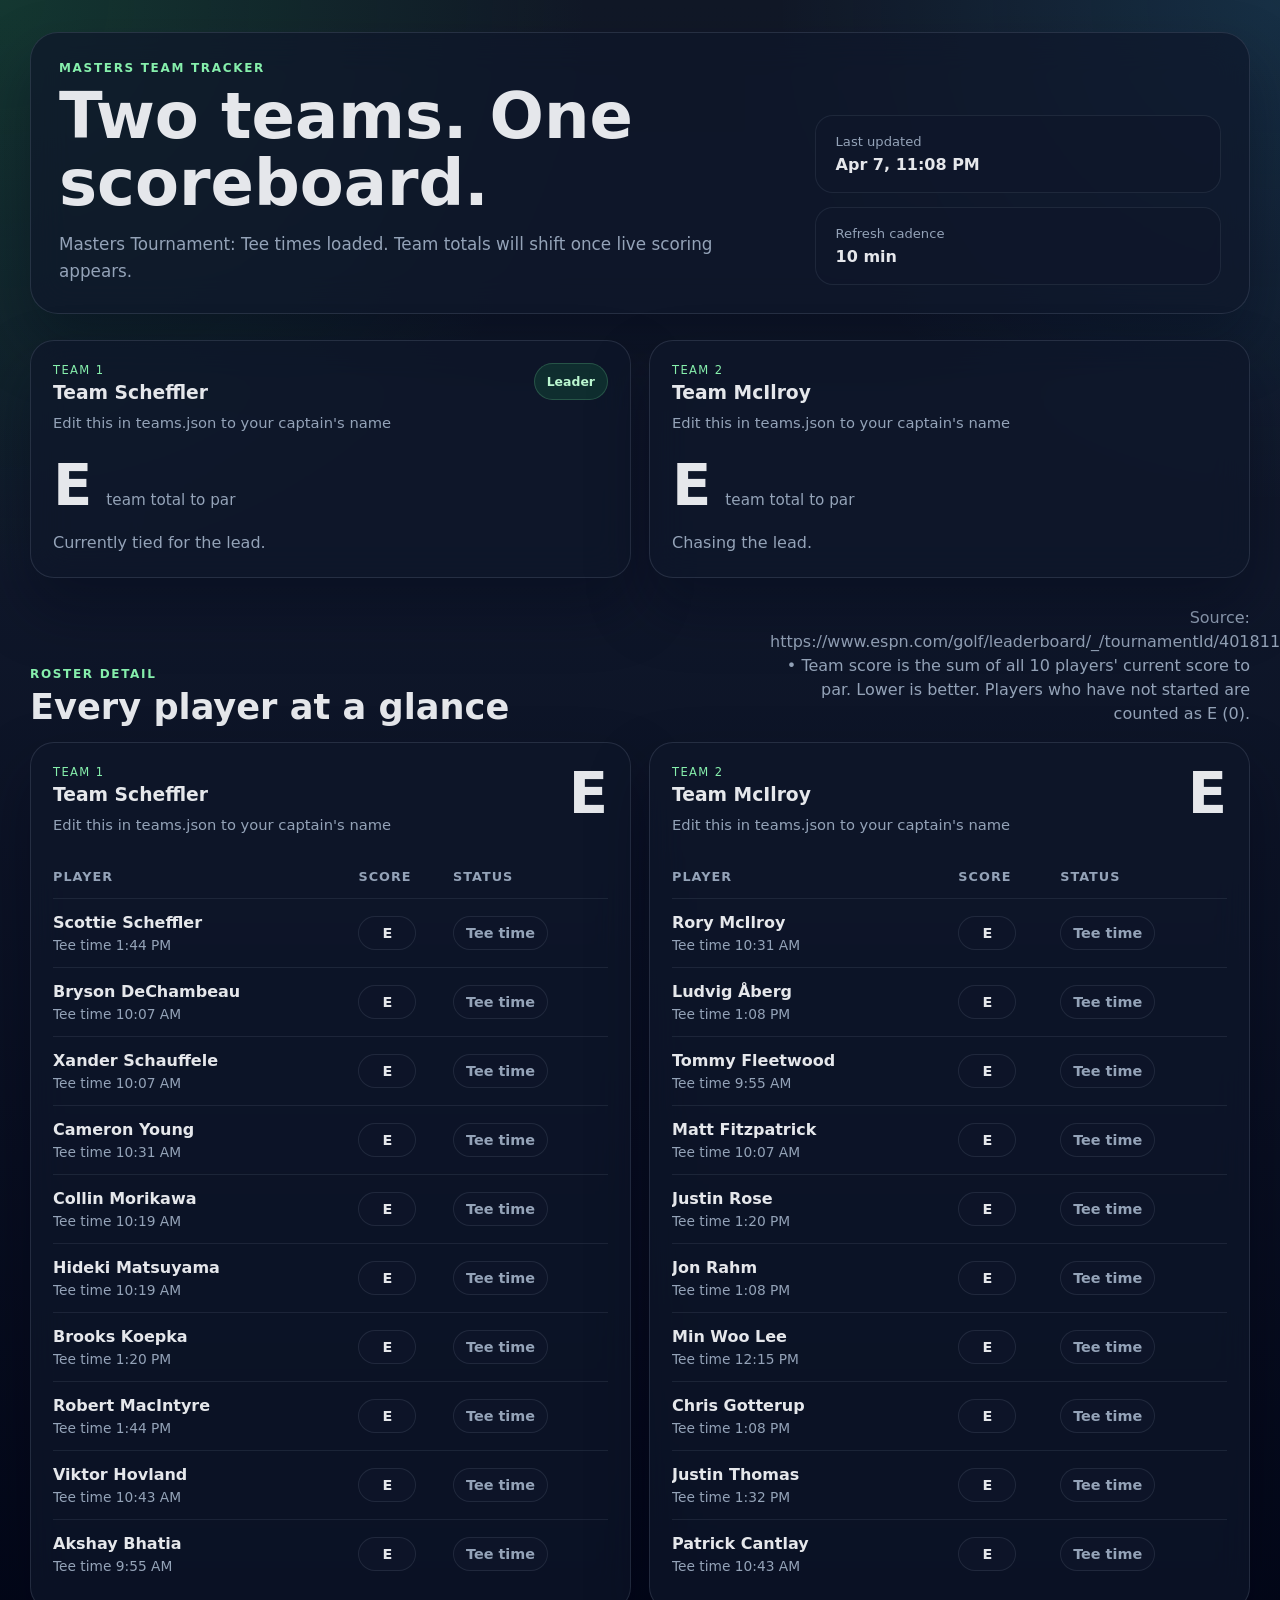
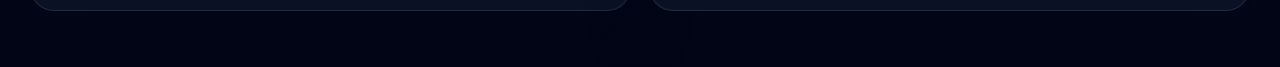
==== site/index.html @ 0c4e459e "Add files via upload" ====
<!DOCTYPE html>
<html lang="en">
  <head>
    <meta charset="utf-8" />
    <meta name="viewport" content="width=device-width, initial-scale=1" />
    <title>Masters Team Scoreboard</title>
    <meta
      name="description"
      content="A lightweight landing page that compares two fantasy-style Masters teams in real time."
    />
    <link rel="stylesheet" href="./styles.css" />
  </head>
  <body>
    <div class="page-shell">
      <header class="hero">
        <div>
          <p class="eyebrow">Masters team tracker</p>
          <h1>Two teams. One scoreboard.</h1>
          <p id="hero-subtitle" class="hero-copy">
            Loading the latest team totals…
          </p>
        </div>
        <div class="hero-meta">
          <div class="meta-pill">
            <span class="meta-label">Last updated</span>
            <strong id="last-updated">—</strong>
          </div>
          <div class="meta-pill">
            <span class="meta-label">Refresh cadence</span>
            <strong id="refresh-cadence">—</strong>
          </div>
        </div>
      </header>

      <main>
        <section class="overview-grid" id="overview-grid"></section>

        <section class="section-heading">
          <div>
            <p class="eyebrow">Roster detail</p>
            <h2>Every player at a glance</h2>
          </div>
          <p class="section-note" id="source-note">Loading source information…</p>
        </section>

        <section class="team-grid" id="team-grid"></section>
      </main>
    </div>

    <template id="overview-card-template">
      <article class="overview-card">
        <div class="overview-header">
          <div>
            <p class="team-label"></p>
            <h3 class="team-title"></h3>
            <p class="team-subtitle"></p>
          </div>
          <span class="leader-badge" hidden>Leader</span>
        </div>
        <div class="score-line">
          <span class="score-value"></span>
          <span class="score-context">team total to par</span>
        </div>
        <p class="overview-footer"></p>
      </article>
    </template>

    <template id="team-card-template">
      <article class="team-card">
        <div class="team-card-header">
          <div>
            <p class="team-label"></p>
            <h3 class="team-title"></h3>
            <p class="team-subtitle"></p>
          </div>
          <div class="team-total"></div>
        </div>
        <div class="table-wrap">
          <table>
            <thead>
              <tr>
                <th>Player</th>
                <th>Score</th>
                <th>Status</th>
              </tr>
            </thead>
            <tbody></tbody>
          </table>
        </div>
      </article>
    </template>

    <script src="./app.js" type="module"></script>
  </body>
</html>
---- site/styles.css ----
:root {
  --bg: #0f172a;
  --panel: rgba(15, 23, 42, 0.72);
  --panel-border: rgba(148, 163, 184, 0.18);
  --panel-soft: rgba(30, 41, 59, 0.9);
  --text: #e5e7eb;
  --muted: #94a3b8;
  --accent: #22c55e;
  --accent-soft: rgba(34, 197, 94, 0.14);
  --shadow: 0 30px 60px rgba(2, 6, 23, 0.35);
  --radius: 24px;
  --radius-sm: 16px;
  --max-width: 1220px;
}

* {
  box-sizing: border-box;
}

html,
body {
  margin: 0;
  padding: 0;
  font-family: Inter, ui-sans-serif, system-ui, -apple-system, BlinkMacSystemFont, "Segoe UI", sans-serif;
  background:
    radial-gradient(circle at top left, rgba(34, 197, 94, 0.18), transparent 28%),
    radial-gradient(circle at top right, rgba(56, 189, 248, 0.14), transparent 24%),
    linear-gradient(180deg, #111827 0%, #0f172a 35%, #020617 100%);
  color: var(--text);
  min-height: 100%;
}

body {
  padding: 32px 18px 56px;
}

.page-shell {
  max-width: var(--max-width);
  margin: 0 auto;
}

.hero,
.overview-card,
.team-card {
  background: var(--panel);
  border: 1px solid var(--panel-border);
  box-shadow: var(--shadow);
  backdrop-filter: blur(18px);
}

.hero {
  padding: 28px;
  border-radius: calc(var(--radius) + 4px);
  display: grid;
  gap: 24px;
  grid-template-columns: minmax(0, 1.8fr) minmax(280px, 1fr);
  align-items: end;
  margin-bottom: 26px;
}

.eyebrow {
  margin: 0 0 8px;
  text-transform: uppercase;
  letter-spacing: 0.14em;
  color: #86efac;
  font-size: 0.75rem;
  font-weight: 700;
}

.hero h1,
.section-heading h2,
.team-card h3,
.overview-card h3 {
  margin: 0;
  line-height: 1.05;
}

.hero h1 {
  font-size: clamp(2rem, 5vw, 4rem);
}

.hero-copy,
.team-subtitle,
.section-note,
.overview-footer,
.meta-label,
.score-context,
.table-wrap th,
.status-chip,
.empty-state {
  color: var(--muted);
}

.hero-copy {
  margin: 14px 0 0;
  max-width: 52rem;
  font-size: 1.05rem;
  line-height: 1.6;
}

.hero-meta {
  display: grid;
  gap: 14px;
}

.meta-pill {
  padding: 18px 20px;
  border-radius: 18px;
  background: rgba(15, 23, 42, 0.7);
  border: 1px solid rgba(148, 163, 184, 0.12);
}

.meta-label {
  display: block;
  font-size: 0.82rem;
  margin-bottom: 6px;
}

.meta-pill strong {
  font-size: 1rem;
}

.overview-grid,
.team-grid {
  display: grid;
  gap: 18px;
}

.overview-grid {
  grid-template-columns: repeat(2, minmax(0, 1fr));
  margin-bottom: 28px;
}

.overview-card,
.team-card {
  border-radius: var(--radius);
}

.overview-card {
  padding: 22px;
}

.overview-header,
.team-card-header {
  display: flex;
  justify-content: space-between;
  gap: 16px;
  align-items: start;
}

.team-label {
  margin: 0 0 6px;
  text-transform: uppercase;
  letter-spacing: 0.12em;
  font-size: 0.72rem;
  color: #86efac;
}

.team-subtitle {
  margin: 10px 0 0;
  font-size: 0.92rem;
  line-height: 1.4;
}

.leader-badge {
  padding: 10px 12px;
  border-radius: 999px;
  background: var(--accent-soft);
  color: #bbf7d0;
  font-size: 0.78rem;
  font-weight: 700;
  border: 1px solid rgba(134, 239, 172, 0.2);
}

.score-line {
  margin: 24px 0 16px;
  display: flex;
  align-items: baseline;
  gap: 14px;
  flex-wrap: wrap;
}

.score-value,
.team-total {
  font-size: clamp(2.2rem, 5vw, 3.6rem);
  font-weight: 800;
  line-height: 1;
}

.score-context {
  font-size: 0.95rem;
}

.overview-footer {
  margin: 0;
  min-height: 1.5em;
  line-height: 1.5;
}

.section-heading {
  display: flex;
  justify-content: space-between;
  gap: 24px;
  align-items: end;
  margin-bottom: 16px;
}

.section-heading h2 {
  font-size: clamp(1.4rem, 3vw, 2.2rem);
}

.section-note {
  margin: 0;
  max-width: 30rem;
  text-align: right;
  line-height: 1.5;
}

.team-grid {
  grid-template-columns: repeat(2, minmax(0, 1fr));
}

.team-card {
  padding: 22px;
}

.team-total {
  white-space: nowrap;
}

.table-wrap {
  margin-top: 20px;
  overflow-x: auto;
}

.table-wrap table {
  width: 100%;
  border-collapse: collapse;
}

.table-wrap th,
.table-wrap td {
  padding: 14px 0;
  text-align: left;
  border-bottom: 1px solid rgba(148, 163, 184, 0.12);
}

.table-wrap th {
  font-size: 0.8rem;
  text-transform: uppercase;
  letter-spacing: 0.08em;
}

.table-wrap tr:last-child td {
  border-bottom: none;
}

.player-name {
  font-weight: 600;
}

.player-meta {
  display: block;
  margin-top: 5px;
  font-size: 0.86rem;
  color: var(--muted);
}

.score-chip,
.status-chip {
  display: inline-flex;
  align-items: center;
  min-height: 34px;
  padding: 8px 12px;
  border-radius: 999px;
  background: rgba(15, 23, 42, 0.82);
  border: 1px solid rgba(148, 163, 184, 0.14);
  font-size: 0.9rem;
  font-weight: 700;
}

.score-chip {
  min-width: 58px;
  justify-content: center;
}

.empty-state {
  margin: 30px 0 0;
  text-align: center;
}

@media (max-width: 960px) {
  .hero,
  .team-grid,
  .overview-grid,
  .section-heading {
    grid-template-columns: 1fr;
    flex-direction: column;
    align-items: stretch;
  }

  .section-note {
    text-align: left;
  }
}

@media (max-width: 640px) {
  body {
    padding: 16px 12px 42px;
  }

  .hero,
  .team-card,
  .overview-card {
    padding: 18px;
    border-radius: 20px;
  }

  .table-wrap th,
  .table-wrap td {
    padding: 12px 0;
  }
}
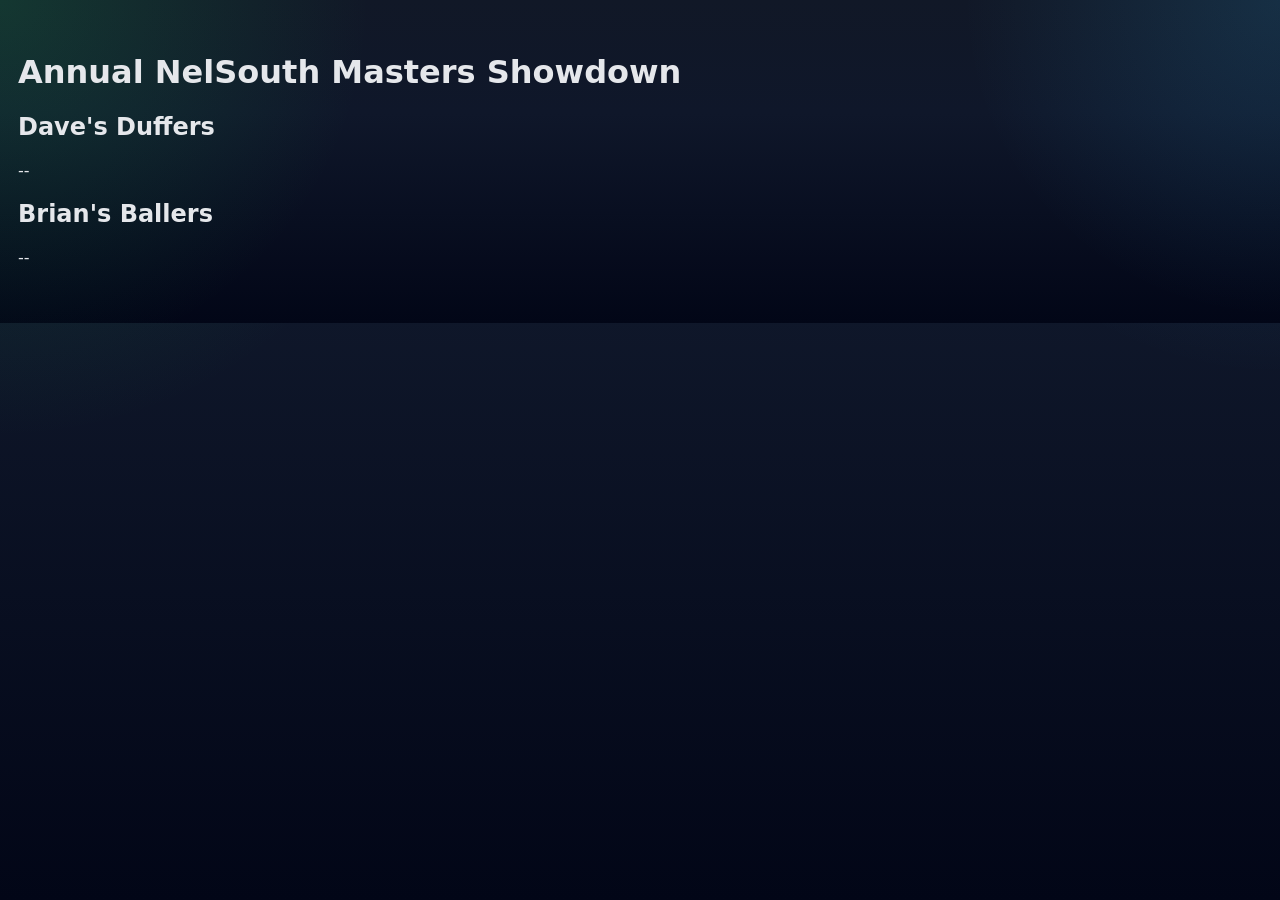
==== commit a0eada1f: "Refactor index.html structure and content" ====
--- a/site/index.html
+++ b/site/index.html
@@ -1,95 +1,30 @@
 <!DOCTYPE html>
 <html lang="en">
-  <head>
-    <meta charset="utf-8" />
-    <meta name="viewport" content="width=device-width, initial-scale=1" />
-    <title>Masters Team Scoreboard</title>
-    <meta
-      name="description"
-      content="A lightweight landing page that compares two fantasy-style Masters teams in real time."
-    />
-    <link rel="stylesheet" href="./styles.css" />
-  </head>
-  <body>
-    <div class="page-shell">
-      <header class="hero">
-        <div>
-          <p class="eyebrow">Masters team tracker</p>
-          <h1>Two teams. One scoreboard.</h1>
-          <p id="hero-subtitle" class="hero-copy">
-            Loading the latest team totals…
-          </p>
-        </div>
-        <div class="hero-meta">
-          <div class="meta-pill">
-            <span class="meta-label">Last updated</span>
-            <strong id="last-updated">—</strong>
-          </div>
-          <div class="meta-pill">
-            <span class="meta-label">Refresh cadence</span>
-            <strong id="refresh-cadence">—</strong>
-          </div>
-        </div>
-      </header>
+<head>
+  <meta charset="UTF-8" />
+  <meta name="viewport" content="width=device-width, initial-scale=1.0"/>
+  <title>Masters Scoreboard</title>
+  <link rel="stylesheet" href="styles.css"/>
+</head>
+<body>
+  <div class="container">
+    <h1>Annual NelSouth Masters Showdown</h1>
 
-      <main>
-        <section class="overview-grid" id="overview-grid"></section>
+    <div class="teams">
+      <div class="team" id="team1">
+        <h2>Dave's Duffers</h2>
+        <div class="score" id="score1">--</div>
+        <div class="players" id="players1"></div>
+      </div>
 
-        <section class="section-heading">
-          <div>
-            <p class="eyebrow">Roster detail</p>
-            <h2>Every player at a glance</h2>
-          </div>
-          <p class="section-note" id="source-note">Loading source information…</p>
-        </section>
+      <div class="team" id="team2">
+        <h2>Brian's Ballers</h2>
+        <div class="score" id="score2">--</div>
+        <div class="players" id="players2"></div>
+      </div>
+    </div>
+  </div>
 
-        <section class="team-grid" id="team-grid"></section>
-      </main>
-    </div>
-
-    <template id="overview-card-template">
-      <article class="overview-card">
-        <div class="overview-header">
-          <div>
-            <p class="team-label"></p>
-            <h3 class="team-title"></h3>
-            <p class="team-subtitle"></p>
-          </div>
-          <span class="leader-badge" hidden>Leader</span>
-        </div>
-        <div class="score-line">
-          <span class="score-value"></span>
-          <span class="score-context">team total to par</span>
-        </div>
-        <p class="overview-footer"></p>
-      </article>
-    </template>
-
-    <template id="team-card-template">
-      <article class="team-card">
-        <div class="team-card-header">
-          <div>
-            <p class="team-label"></p>
-            <h3 class="team-title"></h3>
-            <p class="team-subtitle"></p>
-          </div>
-          <div class="team-total"></div>
-        </div>
-        <div class="table-wrap">
-          <table>
-            <thead>
-              <tr>
-                <th>Player</th>
-                <th>Score</th>
-                <th>Status</th>
-              </tr>
-            </thead>
-            <tbody></tbody>
-          </table>
-        </div>
-      </article>
-    </template>
-
-    <script src="./app.js" type="module"></script>
-  </body>
+  <script src="app.js"></script>
+</body>
 </html>
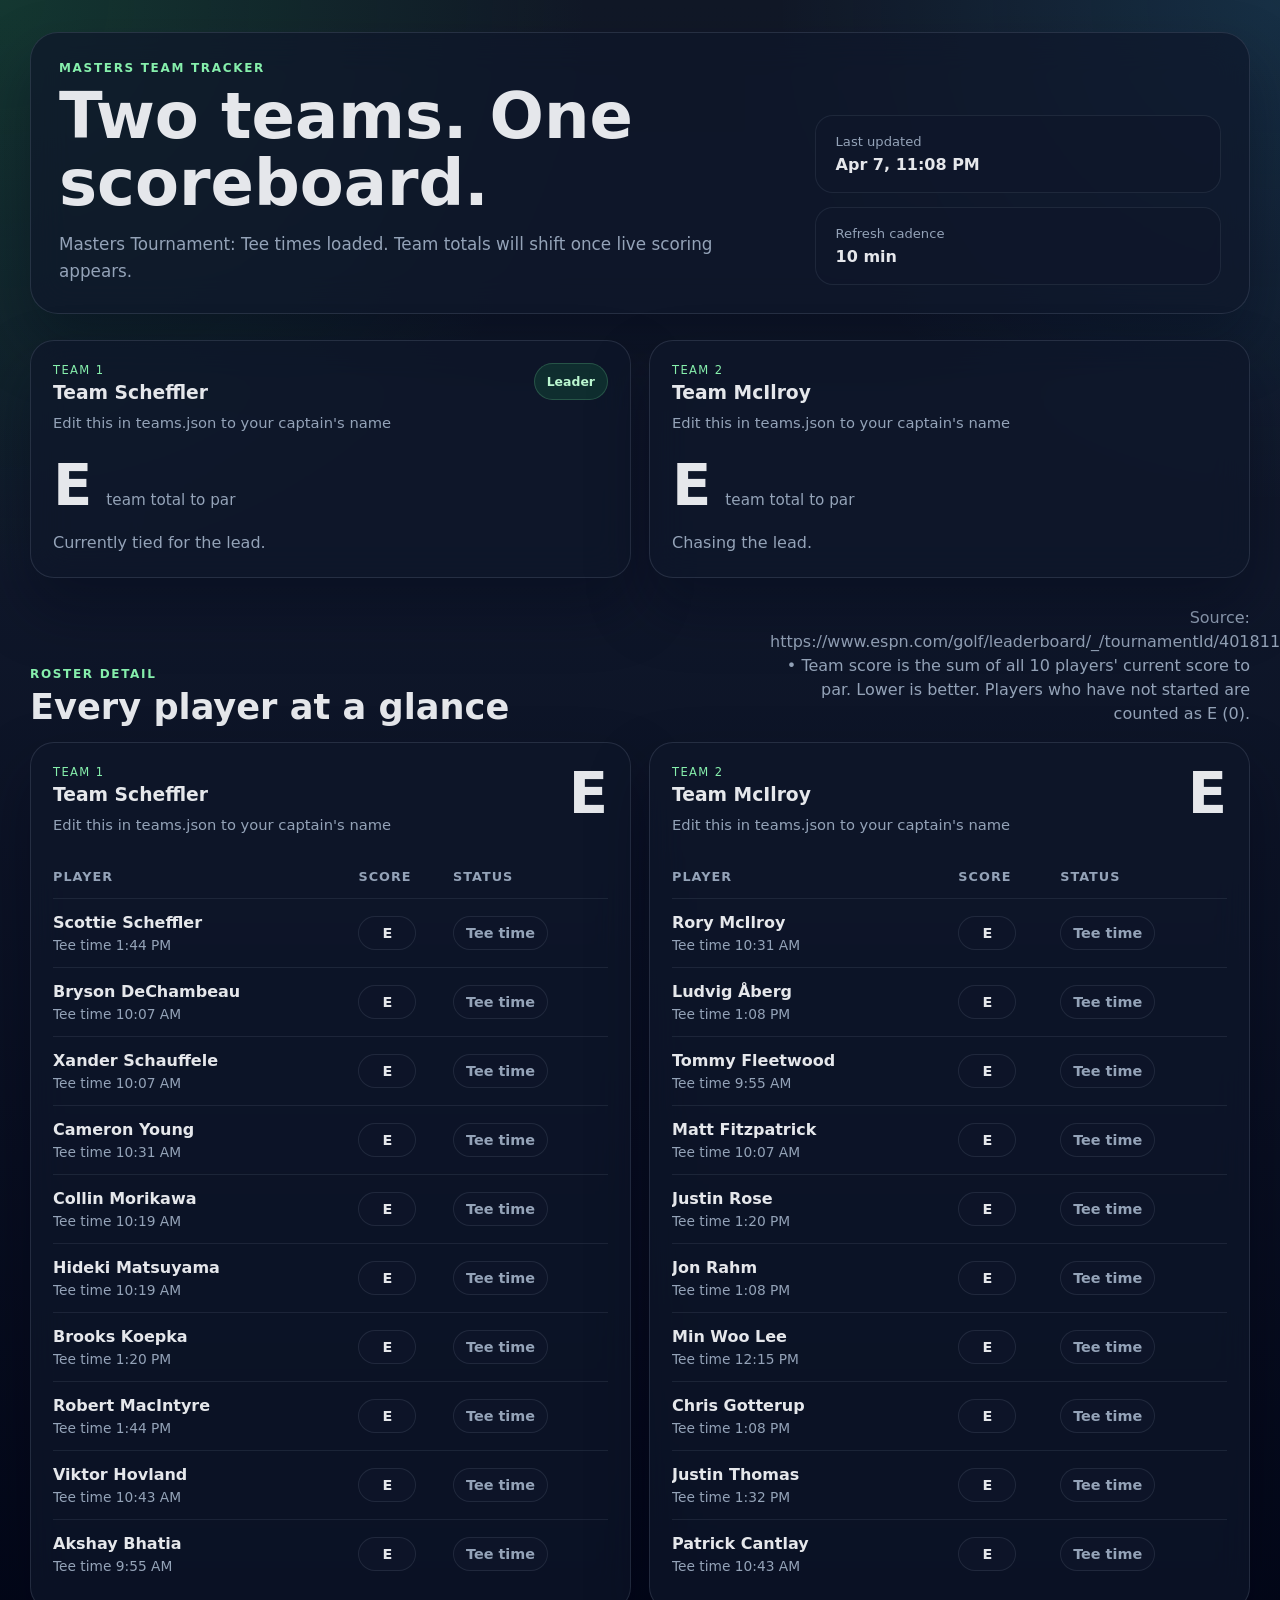
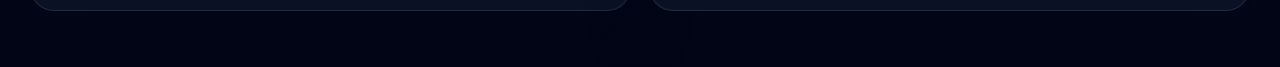
==== commit fad1c938: "Add files via upload" ====
--- a/site/index.html
+++ b/site/index.html
@@ -1,30 +1,95 @@
 <!DOCTYPE html>
 <html lang="en">
-<head>
-  <meta charset="UTF-8" />
-  <meta name="viewport" content="width=device-width, initial-scale=1.0"/>
-  <title>Masters Scoreboard</title>
-  <link rel="stylesheet" href="styles.css"/>
-</head>
-<body>
-  <div class="container">
-    <h1>Annual NelSouth Masters Showdown</h1>
+  <head>
+    <meta charset="utf-8" />
+    <meta name="viewport" content="width=device-width, initial-scale=1" />
+    <title>Masters Team Scoreboard</title>
+    <meta
+      name="description"
+      content="A lightweight landing page that compares two fantasy-style Masters teams in real time."
+    />
+    <link rel="stylesheet" href="./styles.css" />
+  </head>
+  <body>
+    <div class="page-shell">
+      <header class="hero">
+        <div>
+          <p class="eyebrow">Masters team tracker</p>
+          <h1>Two teams. One scoreboard.</h1>
+          <p id="hero-subtitle" class="hero-copy">
+            Loading the latest team totals…
+          </p>
+        </div>
+        <div class="hero-meta">
+          <div class="meta-pill">
+            <span class="meta-label">Last updated</span>
+            <strong id="last-updated">—</strong>
+          </div>
+          <div class="meta-pill">
+            <span class="meta-label">Refresh cadence</span>
+            <strong id="refresh-cadence">—</strong>
+          </div>
+        </div>
+      </header>
 
-    <div class="teams">
-      <div class="team" id="team1">
-        <h2>Dave's Duffers</h2>
-        <div class="score" id="score1">--</div>
-        <div class="players" id="players1"></div>
-      </div>
+      <main>
+        <section class="overview-grid" id="overview-grid"></section>
 
-      <div class="team" id="team2">
-        <h2>Brian's Ballers</h2>
-        <div class="score" id="score2">--</div>
-        <div class="players" id="players2"></div>
-      </div>
+        <section class="section-heading">
+          <div>
+            <p class="eyebrow">Roster detail</p>
+            <h2>Every player at a glance</h2>
+          </div>
+          <p class="section-note" id="source-note">Loading source information…</p>
+        </section>
+
+        <section class="team-grid" id="team-grid"></section>
+      </main>
     </div>
-  </div>
 
-  <script src="app.js"></script>
-</body>
+    <template id="overview-card-template">
+      <article class="overview-card">
+        <div class="overview-header">
+          <div>
+            <p class="team-label"></p>
+            <h3 class="team-title"></h3>
+            <p class="team-subtitle"></p>
+          </div>
+          <span class="leader-badge" hidden>Leader</span>
+        </div>
+        <div class="score-line">
+          <span class="score-value"></span>
+          <span class="score-context">team total to par</span>
+        </div>
+        <p class="overview-footer"></p>
+      </article>
+    </template>
+
+    <template id="team-card-template">
+      <article class="team-card">
+        <div class="team-card-header">
+          <div>
+            <p class="team-label"></p>
+            <h3 class="team-title"></h3>
+            <p class="team-subtitle"></p>
+          </div>
+          <div class="team-total"></div>
+        </div>
+        <div class="table-wrap">
+          <table>
+            <thead>
+              <tr>
+                <th>Player</th>
+                <th>Score</th>
+                <th>Status</th>
+              </tr>
+            </thead>
+            <tbody></tbody>
+          </table>
+        </div>
+      </article>
+    </template>
+
+    <script src="./app.js" type="module"></script>
+  </body>
 </html>
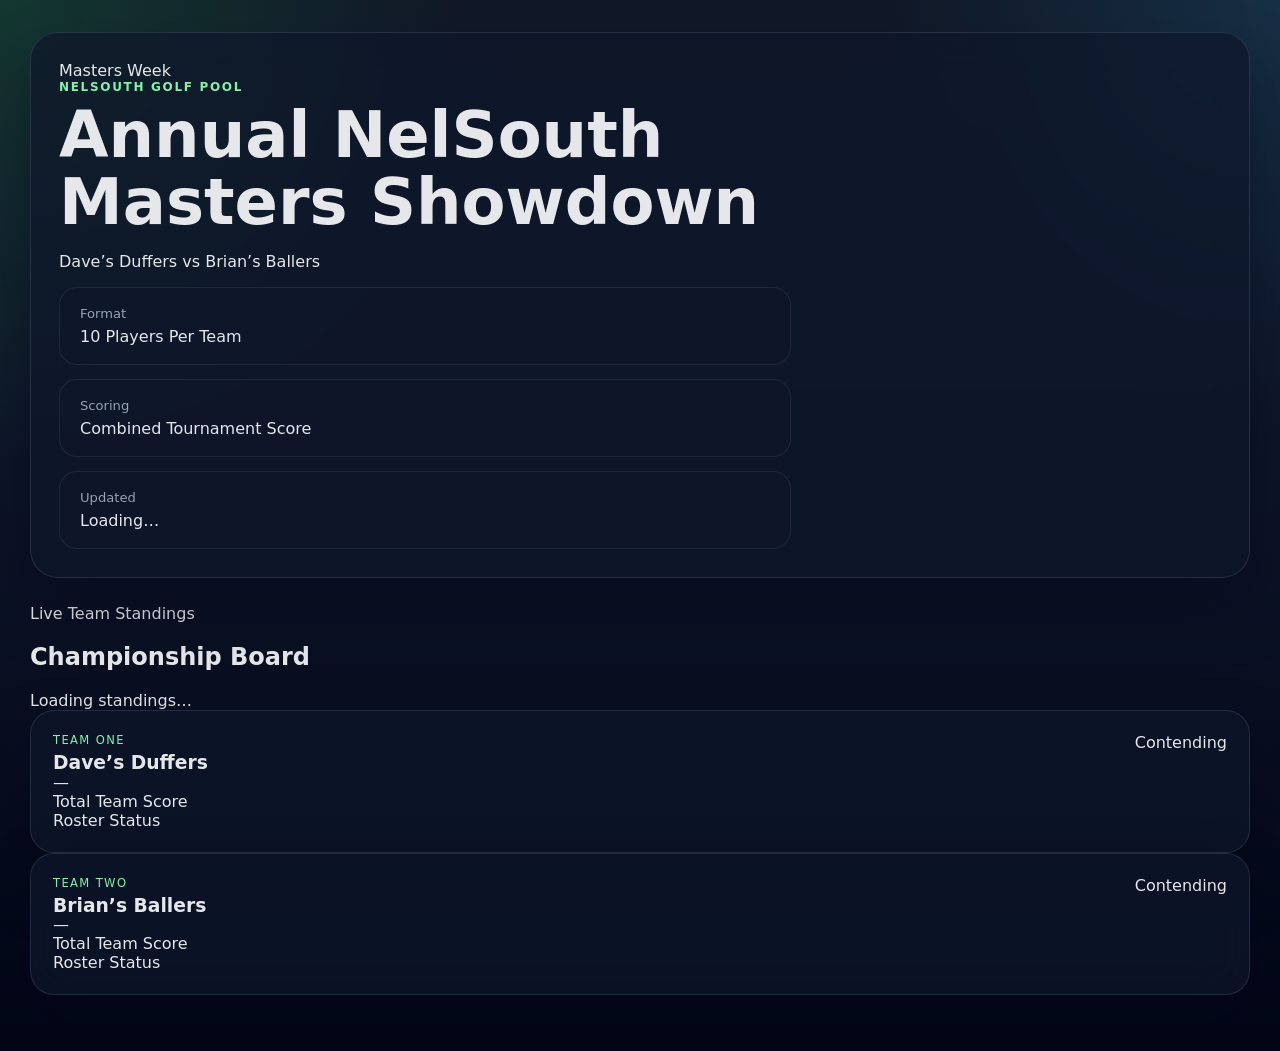
==== commit 90a303ad: "Update index.html for Annual NelSouth Masters Showdown" ====
--- a/site/index.html
+++ b/site/index.html
@@ -1,95 +1,99 @@
 <!DOCTYPE html>
 <html lang="en">
-  <head>
-    <meta charset="utf-8" />
-    <meta name="viewport" content="width=device-width, initial-scale=1" />
-    <title>Masters Team Scoreboard</title>
-    <meta
-      name="description"
-      content="A lightweight landing page that compares two fantasy-style Masters teams in real time."
-    />
-    <link rel="stylesheet" href="./styles.css" />
-  </head>
-  <body>
-    <div class="page-shell">
-      <header class="hero">
-        <div>
-          <p class="eyebrow">Masters team tracker</p>
-          <h1>Two teams. One scoreboard.</h1>
-          <p id="hero-subtitle" class="hero-copy">
-            Loading the latest team totals…
-          </p>
-        </div>
+<head>
+  <meta charset="UTF-8" />
+  <meta name="viewport" content="width=device-width, initial-scale=1.0" />
+  <title>Annual NelSouth Masters Showdown</title>
+  <meta name="description" content="Annual NelSouth Masters Showdown scoreboard" />
+  <link rel="stylesheet" href="styles.css" />
+</head>
+<body>
+  <div class="page-shell">
+    <header class="hero">
+      <div class="hero-inner">
+        <div class="tournament-mark">Masters Week</div>
+        <p class="eyebrow">NelSouth Golf Pool</p>
+        <h1>Annual NelSouth Masters Showdown</h1>
+        <p class="subhead">
+          Dave’s Duffers vs Brian’s Ballers
+        </p>
+
         <div class="hero-meta">
           <div class="meta-pill">
-            <span class="meta-label">Last updated</span>
-            <strong id="last-updated">—</strong>
+            <span class="meta-label">Format</span>
+            <span class="meta-value">10 Players Per Team</span>
           </div>
           <div class="meta-pill">
-            <span class="meta-label">Refresh cadence</span>
-            <strong id="refresh-cadence">—</strong>
+            <span class="meta-label">Scoring</span>
+            <span class="meta-value">Combined Tournament Score</span>
+          </div>
+          <div class="meta-pill">
+            <span class="meta-label">Updated</span>
+            <span class="meta-value" id="lastUpdated">Loading…</span>
           </div>
         </div>
-      </header>
+      </div>
+    </header>
 
-      <main>
-        <section class="overview-grid" id="overview-grid"></section>
+    <main class="content">
+      <section class="scoreboard-stage">
+        <div class="scoreboard-topline">
+          <div class="topline-copy">
+            <span class="section-kicker">Live Team Standings</span>
+            <h2>Championship Board</h2>
+          </div>
+          <div class="leader-banner" id="leaderBanner">Loading standings…</div>
+        </div>
 
-        <section class="section-heading">
-          <div>
-            <p class="eyebrow">Roster detail</p>
-            <h2>Every player at a glance</h2>
-          </div>
-          <p class="section-note" id="source-note">Loading source information…</p>
-        </section>
+        <div class="teams-grid">
+          <article class="team-card" id="team1Card">
+            <div class="team-card-header">
+              <div>
+                <p class="team-label">Team One</p>
+                <h3 id="team1Name">Dave’s Duffers</h3>
+              </div>
+              <div class="leader-tag" id="team1Tag">Contending</div>
+            </div>
 
-        <section class="team-grid" id="team-grid"></section>
-      </main>
-    </div>
+            <div class="team-score-wrap">
+              <div class="team-score" id="score1">—</div>
+              <div class="team-score-caption">Total Team Score</div>
+            </div>
 
-    <template id="overview-card-template">
-      <article class="overview-card">
-        <div class="overview-header">
-          <div>
-            <p class="team-label"></p>
-            <h3 class="team-title"></h3>
-            <p class="team-subtitle"></p>
-          </div>
-          <span class="leader-badge" hidden>Leader</span>
+            <div class="roster-header">
+              <span>Roster</span>
+              <span>Status</span>
+            </div>
+
+            <div class="players-list" id="players1"></div>
+          </article>
+
+          <article class="team-card" id="team2Card">
+            <div class="team-card-header">
+              <div>
+                <p class="team-label">Team Two</p>
+                <h3 id="team2Name">Brian’s Ballers</h3>
+              </div>
+              <div class="leader-tag" id="team2Tag">Contending</div>
+            </div>
+
+            <div class="team-score-wrap">
+              <div class="team-score" id="score2">—</div>
+              <div class="team-score-caption">Total Team Score</div>
+            </div>
+
+            <div class="roster-header">
+              <span>Roster</span>
+              <span>Status</span>
+            </div>
+
+            <div class="players-list" id="players2"></div>
+          </article>
         </div>
-        <div class="score-line">
-          <span class="score-value"></span>
-          <span class="score-context">team total to par</span>
-        </div>
-        <p class="overview-footer"></p>
-      </article>
-    </template>
+      </section>
+    </main>
+  </div>
 
-    <template id="team-card-template">
-      <article class="team-card">
-        <div class="team-card-header">
-          <div>
-            <p class="team-label"></p>
-            <h3 class="team-title"></h3>
-            <p class="team-subtitle"></p>
-          </div>
-          <div class="team-total"></div>
-        </div>
-        <div class="table-wrap">
-          <table>
-            <thead>
-              <tr>
-                <th>Player</th>
-                <th>Score</th>
-                <th>Status</th>
-              </tr>
-            </thead>
-            <tbody></tbody>
-          </table>
-        </div>
-      </article>
-    </template>
-
-    <script src="./app.js" type="module"></script>
-  </body>
+  <script src="app.js"></script>
+</body>
 </html>
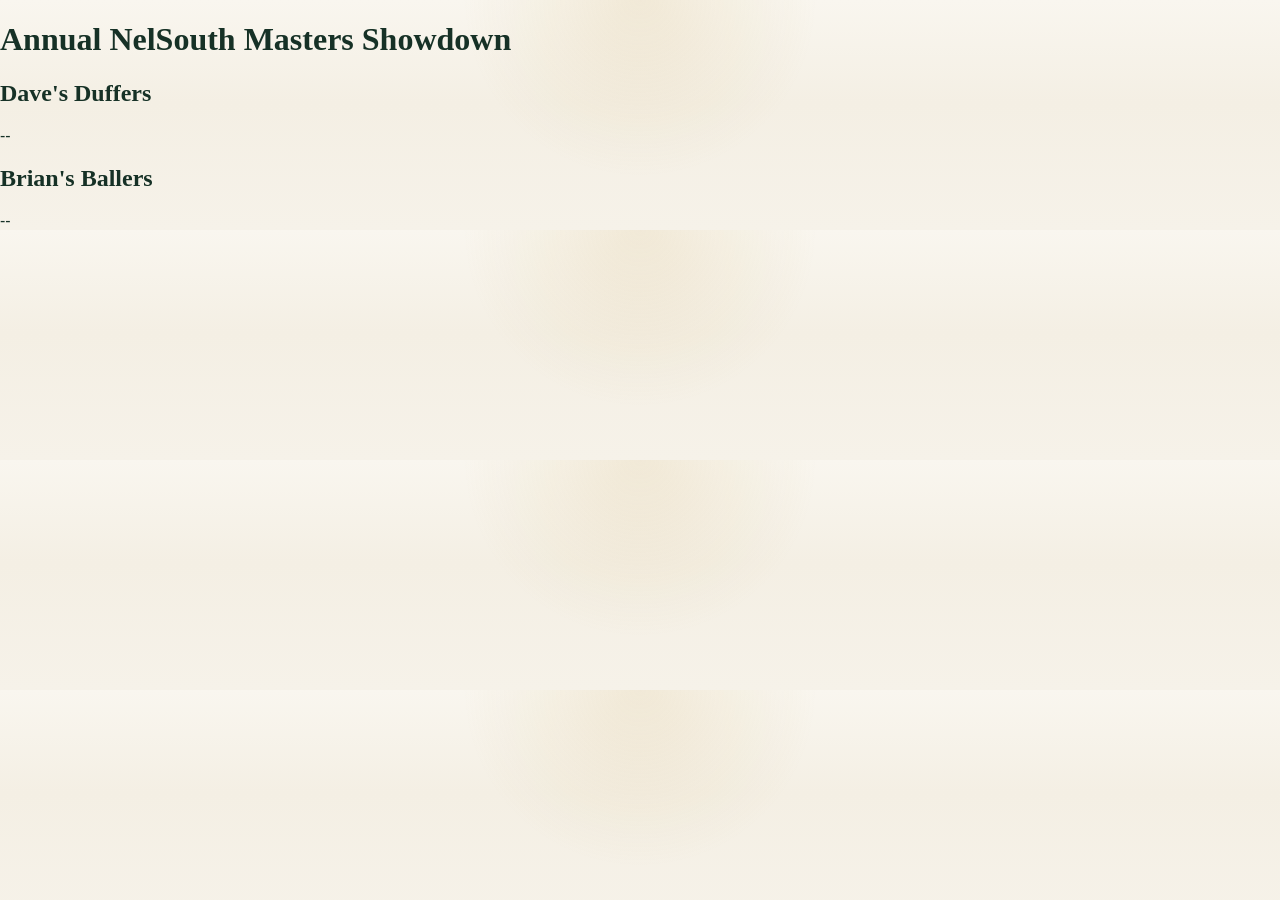
==== commit 740a5912: "Refactor HTML structure for tournament display" ====
--- a/site/index.html
+++ b/site/index.html
@@ -2,96 +2,35 @@
 <html lang="en">
 <head>
   <meta charset="UTF-8" />
-  <meta name="viewport" content="width=device-width, initial-scale=1.0" />
-  <title>Annual NelSouth Masters Showdown</title>
-  <meta name="description" content="Annual NelSouth Masters Showdown scoreboard" />
-  <link rel="stylesheet" href="styles.css" />
+  <meta name="viewport" content="width=device-width, initial-scale=1.0"/>
+  <title>NelSouth Masters Showdown</title>
+  <link rel="stylesheet" href="styles.css"/>
 </head>
 <body>
-  <div class="page-shell">
-    <header class="hero">
-      <div class="hero-inner">
-        <div class="tournament-mark">Masters Week</div>
-        <p class="eyebrow">NelSouth Golf Pool</p>
-        <h1>Annual NelSouth Masters Showdown</h1>
-        <p class="subhead">
-          Dave’s Duffers vs Brian’s Ballers
-        </p>
+  <div class="container">
+    <h1>Annual NelSouth Masters Showdown</h1>
 
-        <div class="hero-meta">
-          <div class="meta-pill">
-            <span class="meta-label">Format</span>
-            <span class="meta-value">10 Players Per Team</span>
-          </div>
-          <div class="meta-pill">
-            <span class="meta-label">Scoring</span>
-            <span class="meta-value">Combined Tournament Score</span>
-          </div>
-          <div class="meta-pill">
-            <span class="meta-label">Updated</span>
-            <span class="meta-value" id="lastUpdated">Loading…</span>
-          </div>
+    <div class="teams">
+      <div class="team" id="team1">
+        <div class="team-header">
+          <h2>Dave's Duffers</h2>
+          <span class="badge" id="badge1"></span>
         </div>
+        <div class="score" id="score1">--</div>
+        <div class="trash-talk" id="trash1"></div>
+        <div class="players" id="players1"></div>
       </div>
-    </header>
 
-    <main class="content">
-      <section class="scoreboard-stage">
-        <div class="scoreboard-topline">
-          <div class="topline-copy">
-            <span class="section-kicker">Live Team Standings</span>
-            <h2>Championship Board</h2>
-          </div>
-          <div class="leader-banner" id="leaderBanner">Loading standings…</div>
+      <div class="team" id="team2">
+        <div class="team-header">
+          <h2>Brian's Ballers</h2>
+          <span class="badge" id="badge2"></span>
         </div>
-
-        <div class="teams-grid">
-          <article class="team-card" id="team1Card">
-            <div class="team-card-header">
-              <div>
-                <p class="team-label">Team One</p>
-                <h3 id="team1Name">Dave’s Duffers</h3>
-              </div>
-              <div class="leader-tag" id="team1Tag">Contending</div>
-            </div>
-
-            <div class="team-score-wrap">
-              <div class="team-score" id="score1">—</div>
-              <div class="team-score-caption">Total Team Score</div>
-            </div>
-
-            <div class="roster-header">
-              <span>Roster</span>
-              <span>Status</span>
-            </div>
-
-            <div class="players-list" id="players1"></div>
-          </article>
-
-          <article class="team-card" id="team2Card">
-            <div class="team-card-header">
-              <div>
-                <p class="team-label">Team Two</p>
-                <h3 id="team2Name">Brian’s Ballers</h3>
-              </div>
-              <div class="leader-tag" id="team2Tag">Contending</div>
-            </div>
-
-            <div class="team-score-wrap">
-              <div class="team-score" id="score2">—</div>
-              <div class="team-score-caption">Total Team Score</div>
-            </div>
-
-            <div class="roster-header">
-              <span>Roster</span>
-              <span>Status</span>
-            </div>
-
-            <div class="players-list" id="players2"></div>
-          </article>
-        </div>
-      </section>
-    </main>
+        <div class="score" id="score2">--</div>
+        <div class="trash-talk" id="trash2"></div>
+        <div class="players" id="players2"></div>
+      </div>
+    </div>
   </div>
 
   <script src="app.js"></script>
--- a/site/styles.css
+++ b/site/styles.css
@@ -1,323 +1,481 @@
 :root {
-  --bg: #0f172a;
-  --panel: rgba(15, 23, 42, 0.72);
-  --panel-border: rgba(148, 163, 184, 0.18);
-  --panel-soft: rgba(30, 41, 59, 0.9);
-  --text: #e5e7eb;
-  --muted: #94a3b8;
-  --accent: #22c55e;
-  --accent-soft: rgba(34, 197, 94, 0.14);
-  --shadow: 0 30px 60px rgba(2, 6, 23, 0.35);
-  --radius: 24px;
-  --radius-sm: 16px;
-  --max-width: 1220px;
+  --masters-green: #0f3b2e;
+  --masters-green-2: #184d3b;
+  --masters-green-3: #245f47;
+  --masters-gold: #c8a85a;
+  --masters-gold-soft: #e2c884;
+  --masters-ivory: #f6f1e7;
+  --masters-cream: #fbf8f1;
+  --masters-white: #ffffff;
+  --masters-ink: #163126;
+  --masters-muted: #6d756f;
+  --masters-line: rgba(15, 59, 46, 0.12);
+  --masters-shadow: 0 20px 45px rgba(11, 37, 29, 0.12);
+  --masters-shadow-strong: 0 24px 65px rgba(11, 37, 29, 0.18);
+  --radius-xl: 28px;
+  --radius-lg: 20px;
+  --radius-md: 14px;
 }
 
 * {
   box-sizing: border-box;
 }
 
-html,
+html {
+  scroll-behavior: smooth;
+}
+
 body {
   margin: 0;
-  padding: 0;
-  font-family: Inter, ui-sans-serif, system-ui, -apple-system, BlinkMacSystemFont, "Segoe UI", sans-serif;
+  color: var(--masters-ink);
   background:
-    radial-gradient(circle at top left, rgba(34, 197, 94, 0.18), transparent 28%),
-    radial-gradient(circle at top right, rgba(56, 189, 248, 0.14), transparent 24%),
-    linear-gradient(180deg, #111827 0%, #0f172a 35%, #020617 100%);
-  color: var(--text);
-  min-height: 100%;
-}
-
-body {
-  padding: 32px 18px 56px;
+    radial-gradient(circle at top, rgba(200, 168, 90, 0.16), transparent 26%),
+    linear-gradient(180deg, #f9f6ef 0%, #f4efe4 45%, #f6f2e9 100%);
+  font-family: "Inter", "Segoe UI", Arial, sans-serif;
+}
+
+h1, h2, h3, .team-score, .tournament-mark {
+  font-family: "Baskerville", "Georgia", "Times New Roman", serif;
 }
 
 .page-shell {
-  max-width: var(--max-width);
+  min-height: 100vh;
+}
+
+.hero {
+  position: relative;
+  overflow: hidden;
+  padding: 52px 20px 30px;
+  background:
+    linear-gradient(135deg, rgba(15, 59, 46, 0.98), rgba(25, 83, 60, 0.94)),
+    var(--masters-green);
+  color: var(--masters-white);
+  border-bottom: 4px solid rgba(200, 168, 90, 0.5);
+}
+
+.hero::before,
+.hero::after {
+  content: "";
+  position: absolute;
+  border-radius: 999px;
+  filter: blur(6px);
+  opacity: 0.24;
+  pointer-events: none;
+}
+
+.hero::before {
+  width: 360px;
+  height: 360px;
+  background: rgba(200, 168, 90, 0.26);
+  right: -60px;
+  top: -90px;
+}
+
+.hero::after {
+  width: 280px;
+  height: 280px;
+  background: rgba(255, 255, 255, 0.08);
+  left: -80px;
+  bottom: -120px;
+}
+
+.hero-inner,
+.content {
+  max-width: 1200px;
   margin: 0 auto;
-}
-
-.hero,
-.overview-card,
-.team-card {
-  background: var(--panel);
-  border: 1px solid var(--panel-border);
-  box-shadow: var(--shadow);
-  backdrop-filter: blur(18px);
-}
-
-.hero {
-  padding: 28px;
-  border-radius: calc(var(--radius) + 4px);
-  display: grid;
-  gap: 24px;
-  grid-template-columns: minmax(0, 1.8fr) minmax(280px, 1fr);
-  align-items: end;
-  margin-bottom: 26px;
+  position: relative;
+  z-index: 1;
+}
+
+.tournament-mark {
+  display: inline-flex;
+  align-items: center;
+  gap: 8px;
+  padding: 8px 14px;
+  margin-bottom: 16px;
+  border: 1px solid rgba(200, 168, 90, 0.4);
+  border-radius: 999px;
+  background: rgba(255, 255, 255, 0.08);
+  color: #f5e6be;
+  font-size: 0.95rem;
+  letter-spacing: 0.04em;
 }
 
 .eyebrow {
-  margin: 0 0 8px;
-  text-transform: uppercase;
-  letter-spacing: 0.14em;
-  color: #86efac;
-  font-size: 0.75rem;
-  font-weight: 700;
-}
-
-.hero h1,
-.section-heading h2,
-.team-card h3,
-.overview-card h3 {
+  margin: 0 0 10px;
+  text-transform: uppercase;
+  letter-spacing: 0.18em;
+  font-size: 0.78rem;
+  color: rgba(255, 255, 255, 0.78);
+}
+
+.hero h1 {
   margin: 0;
-  line-height: 1.05;
-}
-
-.hero h1 {
-  font-size: clamp(2rem, 5vw, 4rem);
-}
-
-.hero-copy,
-.team-subtitle,
-.section-note,
-.overview-footer,
-.meta-label,
-.score-context,
-.table-wrap th,
-.status-chip,
-.empty-state {
-  color: var(--muted);
-}
-
-.hero-copy {
+  font-size: clamp(2.5rem, 5vw, 4.7rem);
+  line-height: 0.98;
+  letter-spacing: -0.03em;
+}
+
+.subhead {
   margin: 14px 0 0;
-  max-width: 52rem;
-  font-size: 1.05rem;
-  line-height: 1.6;
+  font-size: clamp(1rem, 2vw, 1.25rem);
+  color: rgba(255, 255, 255, 0.86);
 }
 
 .hero-meta {
   display: grid;
+  grid-template-columns: repeat(3, minmax(0, 1fr));
   gap: 14px;
+  margin-top: 30px;
 }
 
 .meta-pill {
-  padding: 18px 20px;
-  border-radius: 18px;
-  background: rgba(15, 23, 42, 0.7);
-  border: 1px solid rgba(148, 163, 184, 0.12);
+  padding: 16px 18px;
+  border-radius: 16px;
+  background: rgba(255, 255, 255, 0.08);
+  border: 1px solid rgba(255, 255, 255, 0.12);
+  backdrop-filter: blur(8px);
 }
 
 .meta-label {
   display: block;
-  font-size: 0.82rem;
+  font-size: 0.76rem;
+  text-transform: uppercase;
+  letter-spacing: 0.12em;
+  color: rgba(255, 255, 255, 0.7);
   margin-bottom: 6px;
 }
 
-.meta-pill strong {
-  font-size: 1rem;
-}
-
-.overview-grid,
-.team-grid {
+.meta-value {
+  font-size: 0.98rem;
+  font-weight: 600;
+  color: var(--masters-white);
+}
+
+.content {
+  padding: 28px 20px 56px;
+}
+
+.scoreboard-stage {
+  background: rgba(255, 255, 255, 0.55);
+  border: 1px solid rgba(15, 59, 46, 0.08);
+  box-shadow: var(--masters-shadow);
+  border-radius: var(--radius-xl);
+  padding: 26px;
+  backdrop-filter: blur(10px);
+}
+
+.scoreboard-topline {
+  display: flex;
+  justify-content: space-between;
+  align-items: end;
+  gap: 20px;
+  margin-bottom: 22px;
+}
+
+.section-kicker {
+  display: inline-block;
+  text-transform: uppercase;
+  letter-spacing: 0.14em;
+  font-size: 0.76rem;
+  font-weight: 700;
+  color: var(--masters-green-3);
+  margin-bottom: 8px;
+}
+
+.scoreboard-topline h2 {
+  margin: 0;
+  font-size: clamp(1.8rem, 3vw, 2.6rem);
+  color: var(--masters-green);
+}
+
+.leader-banner {
+  display: inline-flex;
+  align-items: center;
+  justify-content: center;
+  min-height: 48px;
+  padding: 12px 18px;
+  border-radius: 999px;
+  background: linear-gradient(135deg, rgba(15, 59, 46, 0.08), rgba(200, 168, 90, 0.18));
+  border: 1px solid rgba(15, 59, 46, 0.12);
+  color: var(--masters-green);
+  font-weight: 700;
+  text-align: center;
+}
+
+.teams-grid {
   display: grid;
-  gap: 18px;
-}
-
-.overview-grid {
   grid-template-columns: repeat(2, minmax(0, 1fr));
-  margin-bottom: 28px;
-}
-
-.overview-card,
+  gap: 24px;
+}
+
 .team-card {
-  border-radius: var(--radius);
-}
-
-.overview-card {
+  position: relative;
+  background:
+    linear-gradient(180deg, rgba(255, 255, 255, 0.98), rgba(249, 247, 241, 0.98));
+  border: 1px solid var(--masters-line);
+  border-radius: 24px;
   padding: 22px;
-}
-
-.overview-header,
+  box-shadow: var(--masters-shadow);
+  transition: transform 240ms ease, box-shadow 240ms ease, border-color 240ms ease;
+}
+
+.team-card:hover {
+  transform: translateY(-2px);
+  box-shadow: var(--masters-shadow-strong);
+}
+
+.team-card.leading {
+  border-color: rgba(200, 168, 90, 0.75);
+  box-shadow:
+    0 0 0 1px rgba(200, 168, 90, 0.18),
+    0 24px 65px rgba(11, 37, 29, 0.18);
+}
+
+.team-card.leading::before {
+  content: "Leader";
+  position: absolute;
+  top: 16px;
+  right: 16px;
+  padding: 7px 12px;
+  border-radius: 999px;
+  background: linear-gradient(135deg, var(--masters-gold), var(--masters-gold-soft));
+  color: var(--masters-green);
+  font-size: 0.74rem;
+  font-weight: 800;
+  letter-spacing: 0.08em;
+  text-transform: uppercase;
+  box-shadow: 0 12px 24px rgba(200, 168, 90, 0.22);
+}
+
 .team-card-header {
   display: flex;
   justify-content: space-between;
-  gap: 16px;
   align-items: start;
+  gap: 12px;
 }
 
 .team-label {
-  margin: 0 0 6px;
+  margin: 0 0 4px;
+  color: var(--masters-muted);
   text-transform: uppercase;
   letter-spacing: 0.12em;
-  font-size: 0.72rem;
-  color: #86efac;
-}
-
-.team-subtitle {
-  margin: 10px 0 0;
-  font-size: 0.92rem;
-  line-height: 1.4;
-}
-
-.leader-badge {
-  padding: 10px 12px;
-  border-radius: 999px;
-  background: var(--accent-soft);
-  color: #bbf7d0;
-  font-size: 0.78rem;
+  font-size: 0.74rem;
   font-weight: 700;
-  border: 1px solid rgba(134, 239, 172, 0.2);
-}
-
-.score-line {
-  margin: 24px 0 16px;
-  display: flex;
-  align-items: baseline;
-  gap: 14px;
-  flex-wrap: wrap;
-}
-
-.score-value,
-.team-total {
-  font-size: clamp(2.2rem, 5vw, 3.6rem);
-  font-weight: 800;
+}
+
+.team-card h3 {
+  margin: 0;
+  font-size: 2rem;
+  line-height: 1.05;
+  color: var(--masters-green);
+}
+
+.leader-tag {
+  padding: 8px 12px;
+  border-radius: 999px;
+  background: rgba(15, 59, 46, 0.06);
+  color: var(--masters-green-2);
+  font-size: 0.82rem;
+  font-weight: 700;
+  white-space: nowrap;
+}
+
+.team-score-wrap {
+  margin: 22px 0 18px;
+  padding: 18px 18px 16px;
+  border-radius: 20px;
+  background:
+    linear-gradient(135deg, rgba(15, 59, 46, 0.96), rgba(26, 86, 62, 0.96));
+  color: var(--masters-white);
+  text-align: center;
+  box-shadow: inset 0 1px 0 rgba(255, 255, 255, 0.08);
+}
+
+.team-score {
+  font-size: clamp(3rem, 6vw, 4.5rem);
   line-height: 1;
-}
-
-.score-context {
-  font-size: 0.95rem;
-}
-
-.overview-footer {
-  margin: 0;
-  min-height: 1.5em;
-  line-height: 1.5;
-}
-
-.section-heading {
+  letter-spacing: -0.04em;
+  font-variant-numeric: tabular-nums;
+  transition: transform 260ms ease, opacity 260ms ease;
+}
+
+.team-score.flash {
+  transform: scale(1.06);
+  opacity: 0.86;
+}
+
+.team-score-caption {
+  margin-top: 8px;
+  color: rgba(255, 255, 255, 0.76);
+  font-size: 0.88rem;
+  letter-spacing: 0.04em;
+  text-transform: uppercase;
+}
+
+.roster-header {
   display: flex;
   justify-content: space-between;
-  gap: 24px;
-  align-items: end;
-  margin-bottom: 16px;
-}
-
-.section-heading h2 {
-  font-size: clamp(1.4rem, 3vw, 2.2rem);
-}
-
-.section-note {
-  margin: 0;
-  max-width: 30rem;
+  padding: 0 2px 10px;
+  color: var(--masters-muted);
+  font-size: 0.76rem;
+  font-weight: 800;
+  letter-spacing: 0.08em;
+  text-transform: uppercase;
+}
+
+.players-list {
+  display: grid;
+  gap: 10px;
+}
+
+.player-row {
+  display: grid;
+  grid-template-columns: 1fr auto;
+  gap: 12px;
+  align-items: center;
+  padding: 14px 14px;
+  border-radius: 16px;
+  background: rgba(255, 255, 255, 0.82);
+  border: 1px solid rgba(15, 59, 46, 0.08);
+  transition: transform 180ms ease, border-color 180ms ease, background 180ms ease;
+}
+
+.player-row:hover {
+  transform: translateY(-1px);
+  border-color: rgba(200, 168, 90, 0.45);
+  background: rgba(255, 255, 255, 0.96);
+}
+
+.player-main {
+  min-width: 0;
+}
+
+.player-name-line {
+  display: flex;
+  align-items: center;
+  gap: 10px;
+  min-width: 0;
+}
+
+.player-name {
+  font-size: 1rem;
+  font-weight: 700;
+  color: var(--masters-ink);
+  white-space: nowrap;
+  overflow: hidden;
+  text-overflow: ellipsis;
+}
+
+.score-pill {
+  display: inline-flex;
+  align-items: center;
+  justify-content: center;
+  min-width: 48px;
+  padding: 5px 10px;
+  border-radius: 999px;
+  font-size: 0.86rem;
+  font-weight: 800;
+  letter-spacing: 0.02em;
+  background: rgba(15, 59, 46, 0.08);
+  color: var(--masters-green);
+}
+
+.score-pill.under {
+  background: rgba(15, 59, 46, 0.1);
+  color: var(--masters-green);
+}
+
+.score-pill.even {
+  background: rgba(200, 168, 90, 0.18);
+  color: #85641f;
+}
+
+.score-pill.over {
+  background: rgba(113, 32, 32, 0.08);
+  color: #8a3030;
+}
+
+.player-status {
+  margin-top: 7px;
+  color: var(--masters-muted);
+  font-size: 0.9rem;
+}
+
+.player-status strong {
+  color: var(--masters-green-2);
+}
+
+.player-side {
   text-align: right;
-  line-height: 1.5;
-}
-
-.team-grid {
-  grid-template-columns: repeat(2, minmax(0, 1fr));
-}
-
-.team-card {
-  padding: 22px;
-}
-
-.team-total {
-  white-space: nowrap;
-}
-
-.table-wrap {
-  margin-top: 20px;
-  overflow-x: auto;
-}
-
-.table-wrap table {
-  width: 100%;
-  border-collapse: collapse;
-}
-
-.table-wrap th,
-.table-wrap td {
-  padding: 14px 0;
-  text-align: left;
-  border-bottom: 1px solid rgba(148, 163, 184, 0.12);
-}
-
-.table-wrap th {
-  font-size: 0.8rem;
-  text-transform: uppercase;
-  letter-spacing: 0.08em;
-}
-
-.table-wrap tr:last-child td {
-  border-bottom: none;
-}
-
-.player-name {
-  font-weight: 600;
-}
-
-.player-meta {
-  display: block;
-  margin-top: 5px;
-  font-size: 0.86rem;
-  color: var(--muted);
-}
-
-.score-chip,
+  min-width: 88px;
+}
+
 .status-chip {
   display: inline-flex;
   align-items: center;
-  min-height: 34px;
-  padding: 8px 12px;
-  border-radius: 999px;
-  background: rgba(15, 23, 42, 0.82);
-  border: 1px solid rgba(148, 163, 184, 0.14);
-  font-size: 0.9rem;
-  font-weight: 700;
-}
-
-.score-chip {
-  min-width: 58px;
   justify-content: center;
+  padding: 7px 10px;
+  border-radius: 999px;
+  background: rgba(15, 59, 46, 0.06);
+  border: 1px solid rgba(15, 59, 46, 0.08);
+  color: var(--masters-green);
+  font-size: 0.8rem;
+  font-weight: 800;
+  letter-spacing: 0.03em;
+  white-space: nowrap;
 }
 
 .empty-state {
-  margin: 30px 0 0;
+  padding: 20px;
   text-align: center;
+  color: var(--masters-muted);
+  border-radius: 16px;
+  background: rgba(255, 255, 255, 0.65);
+  border: 1px dashed rgba(15, 59, 46, 0.15);
 }
 
 @media (max-width: 960px) {
-  .hero,
-  .team-grid,
-  .overview-grid,
-  .section-heading {
+  .hero-meta,
+  .teams-grid {
     grid-template-columns: 1fr;
+  }
+
+  .scoreboard-topline {
     flex-direction: column;
-    align-items: stretch;
-  }
-
-  .section-note {
+    align-items: start;
+  }
+}
+
+@media (max-width: 640px) {
+  .hero {
+    padding-top: 40px;
+  }
+
+  .scoreboard-stage {
+    padding: 18px;
+    border-radius: 22px;
+  }
+
+  .team-card {
+    padding: 18px;
+  }
+
+  .team-card h3 {
+    font-size: 1.7rem;
+  }
+
+  .player-row {
+    grid-template-columns: 1fr;
+    align-items: start;
+  }
+
+  .player-side {
     text-align: left;
-  }
-}
-
-@media (max-width: 640px) {
-  body {
-    padding: 16px 12px 42px;
-  }
-
-  .hero,
-  .team-card,
-  .overview-card {
-    padding: 18px;
-    border-radius: 20px;
-  }
-
-  .table-wrap th,
-  .table-wrap td {
-    padding: 12px 0;
-  }
-}
+    min-width: 0;
+  }
+
+  .status-chip {
+    margin-top: 4px;
+  }
+}
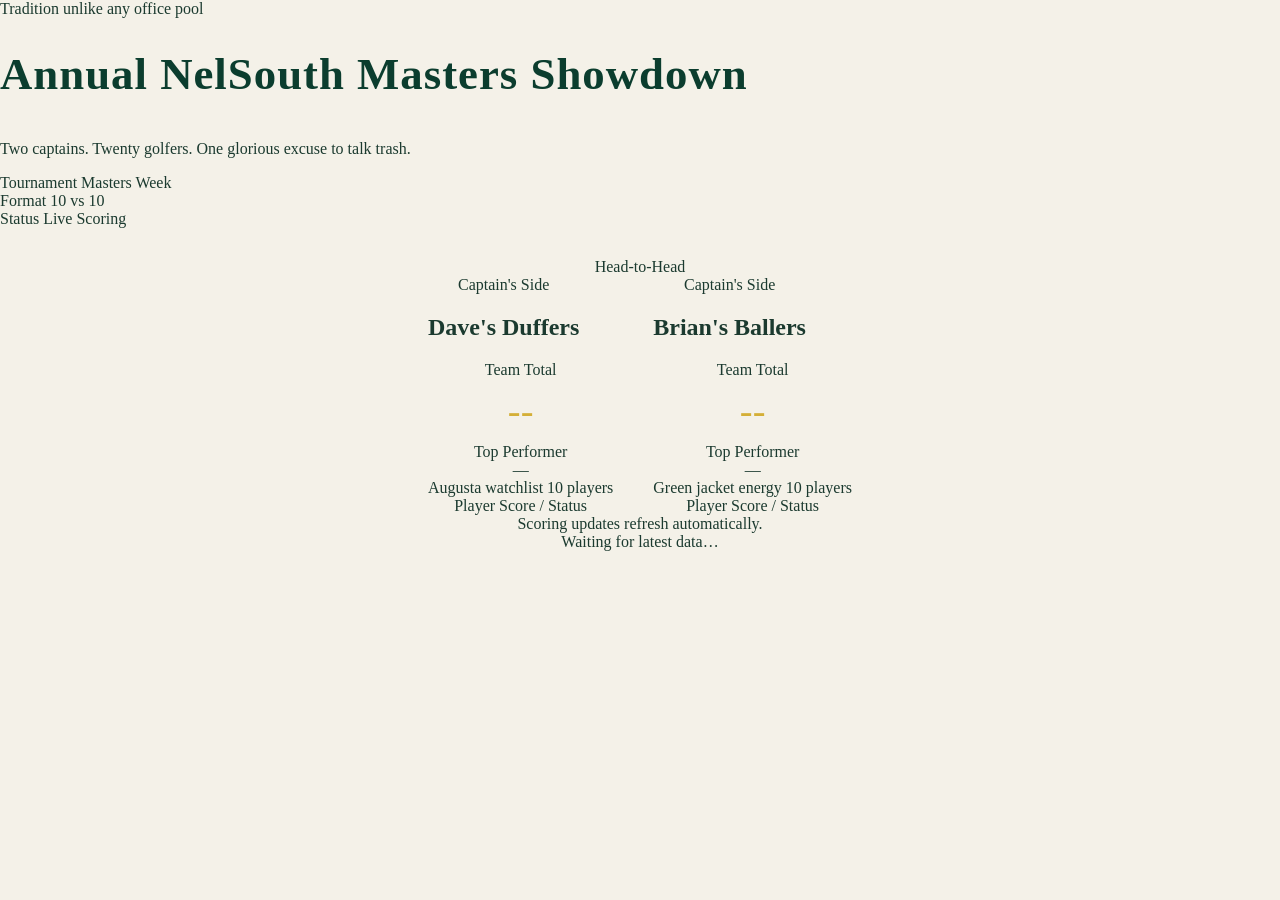
==== commit 799a613d: "Update title and restructure HTML layout" ====
--- a/site/index.html
+++ b/site/index.html
@@ -3,34 +3,120 @@
 <head>
   <meta charset="UTF-8" />
   <meta name="viewport" content="width=device-width, initial-scale=1.0"/>
-  <title>NelSouth Masters Showdown</title>
+  <title>Annual NelSouth Masters Showdown</title>
   <link rel="stylesheet" href="styles.css"/>
 </head>
 <body>
-  <div class="container">
-    <h1>Annual NelSouth Masters Showdown</h1>
+  <div class="page-shell">
+    <header class="hero">
+      <div class="hero-topline">Tradition unlike any office pool</div>
+      <h1>Annual NelSouth Masters Showdown</h1>
+      <p class="hero-subtitle">
+        Two captains. Twenty golfers. One glorious excuse to talk trash.
+      </p>
 
-    <div class="teams">
-      <div class="team" id="team1">
-        <div class="team-header">
-          <h2>Dave's Duffers</h2>
-          <span class="badge" id="badge1"></span>
+      <div class="hero-callouts">
+        <div class="callout">
+          <span class="callout-label">Tournament</span>
+          <span class="callout-value">Masters Week</span>
         </div>
-        <div class="score" id="score1">--</div>
-        <div class="trash-talk" id="trash1"></div>
-        <div class="players" id="players1"></div>
+        <div class="callout">
+          <span class="callout-label">Format</span>
+          <span class="callout-value">10 vs 10</span>
+        </div>
+        <div class="callout">
+          <span class="callout-label">Status</span>
+          <span class="callout-value" id="event-status">Live Scoring</span>
+        </div>
       </div>
+    </header>
 
-      <div class="team" id="team2">
-        <div class="team-header">
-          <h2>Brian's Ballers</h2>
-          <span class="badge" id="badge2"></span>
-        </div>
-        <div class="score" id="score2">--</div>
-        <div class="trash-talk" id="trash2"></div>
-        <div class="players" id="players2"></div>
-      </div>
-    </div>
+    <main class="container">
+      <section class="versus-bar">
+        <div class="versus-line"></div>
+        <div class="versus-pill">Head-to-Head</div>
+        <div class="versus-line"></div>
+      </section>
+
+      <section class="teams" id="teams">
+        <article class="team-card" id="team1">
+          <div class="team-accent"></div>
+
+          <div class="team-header">
+            <div>
+              <div class="team-kicker">Captain's Side</div>
+              <h2>Dave's Duffers</h2>
+            </div>
+            <div class="badge" id="badge1"></div>
+          </div>
+
+          <div class="team-summary">
+            <div>
+              <div class="summary-label">Team Total</div>
+              <div class="score" id="score1">--</div>
+            </div>
+            <div class="mini-stat">
+              <div class="summary-label">Top Performer</div>
+              <div class="mini-stat-value" id="top1">—</div>
+            </div>
+          </div>
+
+          <div class="talk-banner" id="trash1"></div>
+
+          <div class="team-meta">
+            <span class="meta-chip">Augusta watchlist</span>
+            <span class="meta-chip" id="players-count-1">10 players</span>
+          </div>
+
+          <div class="players-header">
+            <span>Player</span>
+            <span>Score / Status</span>
+          </div>
+          <div class="players" id="players1"></div>
+        </article>
+
+        <article class="team-card" id="team2">
+          <div class="team-accent"></div>
+
+          <div class="team-header">
+            <div>
+              <div class="team-kicker">Captain's Side</div>
+              <h2>Brian's Ballers</h2>
+            </div>
+            <div class="badge" id="badge2"></div>
+          </div>
+
+          <div class="team-summary">
+            <div>
+              <div class="summary-label">Team Total</div>
+              <div class="score" id="score2">--</div>
+            </div>
+            <div class="mini-stat">
+              <div class="summary-label">Top Performer</div>
+              <div class="mini-stat-value" id="top2">—</div>
+            </div>
+          </div>
+
+          <div class="talk-banner" id="trash2"></div>
+
+          <div class="team-meta">
+            <span class="meta-chip">Green jacket energy</span>
+            <span class="meta-chip" id="players-count-2">10 players</span>
+          </div>
+
+          <div class="players-header">
+            <span>Player</span>
+            <span>Score / Status</span>
+          </div>
+          <div class="players" id="players2"></div>
+        </article>
+      </section>
+
+      <section class="footer-strip">
+        <div class="footer-note">Scoring updates refresh automatically.</div>
+        <div class="footer-note" id="updated-at">Waiting for latest data…</div>
+      </section>
+    </main>
   </div>
 
   <script src="app.js"></script>
--- a/site/styles.css
+++ b/site/styles.css
@@ -1,481 +1,89 @@
-:root {
-  --masters-green: #0f3b2e;
-  --masters-green-2: #184d3b;
-  --masters-green-3: #245f47;
-  --masters-gold: #c8a85a;
-  --masters-gold-soft: #e2c884;
-  --masters-ivory: #f6f1e7;
-  --masters-cream: #fbf8f1;
-  --masters-white: #ffffff;
-  --masters-ink: #163126;
-  --masters-muted: #6d756f;
-  --masters-line: rgba(15, 59, 46, 0.12);
-  --masters-shadow: 0 20px 45px rgba(11, 37, 29, 0.12);
-  --masters-shadow-strong: 0 24px 65px rgba(11, 37, 29, 0.18);
-  --radius-xl: 28px;
-  --radius-lg: 20px;
-  --radius-md: 14px;
+body {
+  margin: 0;
+  font-family: 'Georgia', serif;
+  background: #f4f1e8;
+  color: #1b3a2f;
 }
 
-* {
-  box-sizing: border-box;
+.container {
+  text-align: center;
+  padding: 30px;
 }
 
-html {
-  scroll-behavior: smooth;
+h1 {
+  color: #0b3d2e;
+  font-size: 2.8rem;
+  margin-bottom: 40px;
+  letter-spacing: 1px;
 }
 
-body {
-  margin: 0;
-  color: var(--masters-ink);
-  background:
-    radial-gradient(circle at top, rgba(200, 168, 90, 0.16), transparent 26%),
-    linear-gradient(180deg, #f9f6ef 0%, #f4efe4 45%, #f6f2e9 100%);
-  font-family: "Inter", "Segoe UI", Arial, sans-serif;
+.teams {
+  display: flex;
+  justify-content: center;
+  gap: 40px;
+  flex-wrap: wrap;
 }
 
-h1, h2, h3, .team-score, .tournament-mark {
-  font-family: "Baskerville", "Georgia", "Times New Roman", serif;
+.team {
+  background: white;
+  border: 2px solid #d4af37;
+  border-radius: 14px;
+  padding: 20px;
+  width: 320px;
+  box-shadow: 0 6px 16px rgba(0,0,0,0.1);
+  transition: all 0.3s ease;
 }
 
-.page-shell {
-  min-height: 100vh;
+.team.leading {
+  border: 3px solid #d4af37;
+  box-shadow: 0 0 20px rgba(0,100,0,0.3);
+  transform: scale(1.02);
 }
 
-.hero {
-  position: relative;
-  overflow: hidden;
-  padding: 52px 20px 30px;
-  background:
-    linear-gradient(135deg, rgba(15, 59, 46, 0.98), rgba(25, 83, 60, 0.94)),
-    var(--masters-green);
-  color: var(--masters-white);
-  border-bottom: 4px solid rgba(200, 168, 90, 0.5);
+.team-header {
+  display: flex;
+  justify-content: space-between;
+  align-items: center;
 }
 
-.hero::before,
-.hero::after {
-  content: "";
-  position: absolute;
-  border-radius: 999px;
-  filter: blur(6px);
-  opacity: 0.24;
-  pointer-events: none;
+.badge {
+  font-size: 0.8rem;
+  color: white;
+  background: #1b5e20;
+  padding: 4px 8px;
+  border-radius: 6px;
+  display: none;
 }
 
-.hero::before {
-  width: 360px;
-  height: 360px;
-  background: rgba(200, 168, 90, 0.26);
-  right: -60px;
-  top: -90px;
+.score {
+  font-size: 2.4rem;
+  margin: 10px 0;
+  color: #d4af37;
 }
 
-.hero::after {
-  width: 280px;
-  height: 280px;
-  background: rgba(255, 255, 255, 0.08);
-  left: -80px;
-  bottom: -120px;
-}
-
-.hero-inner,
-.content {
-  max-width: 1200px;
-  margin: 0 auto;
-  position: relative;
-  z-index: 1;
-}
-
-.tournament-mark {
-  display: inline-flex;
-  align-items: center;
-  gap: 8px;
-  padding: 8px 14px;
-  margin-bottom: 16px;
-  border: 1px solid rgba(200, 168, 90, 0.4);
-  border-radius: 999px;
-  background: rgba(255, 255, 255, 0.08);
-  color: #f5e6be;
-  font-size: 0.95rem;
-  letter-spacing: 0.04em;
-}
-
-.eyebrow {
-  margin: 0 0 10px;
-  text-transform: uppercase;
-  letter-spacing: 0.18em;
-  font-size: 0.78rem;
-  color: rgba(255, 255, 255, 0.78);
-}
-
-.hero h1 {
-  margin: 0;
-  font-size: clamp(2.5rem, 5vw, 4.7rem);
-  line-height: 0.98;
-  letter-spacing: -0.03em;
-}
-
-.subhead {
-  margin: 14px 0 0;
-  font-size: clamp(1rem, 2vw, 1.25rem);
-  color: rgba(255, 255, 255, 0.86);
-}
-
-.hero-meta {
-  display: grid;
-  grid-template-columns: repeat(3, minmax(0, 1fr));
-  gap: 14px;
-  margin-top: 30px;
-}
-
-.meta-pill {
-  padding: 16px 18px;
-  border-radius: 16px;
-  background: rgba(255, 255, 255, 0.08);
-  border: 1px solid rgba(255, 255, 255, 0.12);
-  backdrop-filter: blur(8px);
-}
-
-.meta-label {
-  display: block;
-  font-size: 0.76rem;
-  text-transform: uppercase;
-  letter-spacing: 0.12em;
-  color: rgba(255, 255, 255, 0.7);
-  margin-bottom: 6px;
-}
-
-.meta-value {
-  font-size: 0.98rem;
-  font-weight: 600;
-  color: var(--masters-white);
-}
-
-.content {
-  padding: 28px 20px 56px;
-}
-
-.scoreboard-stage {
-  background: rgba(255, 255, 255, 0.55);
-  border: 1px solid rgba(15, 59, 46, 0.08);
-  box-shadow: var(--masters-shadow);
-  border-radius: var(--radius-xl);
-  padding: 26px;
-  backdrop-filter: blur(10px);
-}
-
-.scoreboard-topline {
+.player {
   display: flex;
   justify-content: space-between;
-  align-items: end;
-  gap: 20px;
-  margin-bottom: 22px;
-}
-
-.section-kicker {
-  display: inline-block;
-  text-transform: uppercase;
-  letter-spacing: 0.14em;
-  font-size: 0.76rem;
-  font-weight: 700;
-  color: var(--masters-green-3);
-  margin-bottom: 8px;
-}
-
-.scoreboard-topline h2 {
-  margin: 0;
-  font-size: clamp(1.8rem, 3vw, 2.6rem);
-  color: var(--masters-green);
-}
-
-.leader-banner {
-  display: inline-flex;
-  align-items: center;
-  justify-content: center;
-  min-height: 48px;
-  padding: 12px 18px;
-  border-radius: 999px;
-  background: linear-gradient(135deg, rgba(15, 59, 46, 0.08), rgba(200, 168, 90, 0.18));
-  border: 1px solid rgba(15, 59, 46, 0.12);
-  color: var(--masters-green);
-  font-weight: 700;
-  text-align: center;
-}
-
-.teams-grid {
-  display: grid;
-  grid-template-columns: repeat(2, minmax(0, 1fr));
-  gap: 24px;
-}
-
-.team-card {
-  position: relative;
-  background:
-    linear-gradient(180deg, rgba(255, 255, 255, 0.98), rgba(249, 247, 241, 0.98));
-  border: 1px solid var(--masters-line);
-  border-radius: 24px;
-  padding: 22px;
-  box-shadow: var(--masters-shadow);
-  transition: transform 240ms ease, box-shadow 240ms ease, border-color 240ms ease;
-}
-
-.team-card:hover {
-  transform: translateY(-2px);
-  box-shadow: var(--masters-shadow-strong);
-}
-
-.team-card.leading {
-  border-color: rgba(200, 168, 90, 0.75);
-  box-shadow:
-    0 0 0 1px rgba(200, 168, 90, 0.18),
-    0 24px 65px rgba(11, 37, 29, 0.18);
-}
-
-.team-card.leading::before {
-  content: "Leader";
-  position: absolute;
-  top: 16px;
-  right: 16px;
-  padding: 7px 12px;
-  border-radius: 999px;
-  background: linear-gradient(135deg, var(--masters-gold), var(--masters-gold-soft));
-  color: var(--masters-green);
-  font-size: 0.74rem;
-  font-weight: 800;
-  letter-spacing: 0.08em;
-  text-transform: uppercase;
-  box-shadow: 0 12px 24px rgba(200, 168, 90, 0.22);
-}
-
-.team-card-header {
-  display: flex;
-  justify-content: space-between;
-  align-items: start;
-  gap: 12px;
-}
-
-.team-label {
-  margin: 0 0 4px;
-  color: var(--masters-muted);
-  text-transform: uppercase;
-  letter-spacing: 0.12em;
-  font-size: 0.74rem;
-  font-weight: 700;
-}
-
-.team-card h3 {
-  margin: 0;
-  font-size: 2rem;
-  line-height: 1.05;
-  color: var(--masters-green);
-}
-
-.leader-tag {
-  padding: 8px 12px;
-  border-radius: 999px;
-  background: rgba(15, 59, 46, 0.06);
-  color: var(--masters-green-2);
-  font-size: 0.82rem;
-  font-weight: 700;
-  white-space: nowrap;
-}
-
-.team-score-wrap {
-  margin: 22px 0 18px;
-  padding: 18px 18px 16px;
-  border-radius: 20px;
-  background:
-    linear-gradient(135deg, rgba(15, 59, 46, 0.96), rgba(26, 86, 62, 0.96));
-  color: var(--masters-white);
-  text-align: center;
-  box-shadow: inset 0 1px 0 rgba(255, 255, 255, 0.08);
-}
-
-.team-score {
-  font-size: clamp(3rem, 6vw, 4.5rem);
-  line-height: 1;
-  letter-spacing: -0.04em;
-  font-variant-numeric: tabular-nums;
-  transition: transform 260ms ease, opacity 260ms ease;
-}
-
-.team-score.flash {
-  transform: scale(1.06);
-  opacity: 0.86;
-}
-
-.team-score-caption {
-  margin-top: 8px;
-  color: rgba(255, 255, 255, 0.76);
-  font-size: 0.88rem;
-  letter-spacing: 0.04em;
-  text-transform: uppercase;
-}
-
-.roster-header {
-  display: flex;
-  justify-content: space-between;
-  padding: 0 2px 10px;
-  color: var(--masters-muted);
-  font-size: 0.76rem;
-  font-weight: 800;
-  letter-spacing: 0.08em;
-  text-transform: uppercase;
-}
-
-.players-list {
-  display: grid;
-  gap: 10px;
-}
-
-.player-row {
-  display: grid;
-  grid-template-columns: 1fr auto;
-  gap: 12px;
-  align-items: center;
-  padding: 14px 14px;
-  border-radius: 16px;
-  background: rgba(255, 255, 255, 0.82);
-  border: 1px solid rgba(15, 59, 46, 0.08);
-  transition: transform 180ms ease, border-color 180ms ease, background 180ms ease;
-}
-
-.player-row:hover {
-  transform: translateY(-1px);
-  border-color: rgba(200, 168, 90, 0.45);
-  background: rgba(255, 255, 255, 0.96);
-}
-
-.player-main {
-  min-width: 0;
-}
-
-.player-name-line {
-  display: flex;
-  align-items: center;
-  gap: 10px;
-  min-width: 0;
+  padding: 6px 0;
+  border-bottom: 1px solid #eee;
 }
 
 .player-name {
-  font-size: 1rem;
-  font-weight: 700;
-  color: var(--masters-ink);
-  white-space: nowrap;
-  overflow: hidden;
-  text-overflow: ellipsis;
+  text-align: left;
 }
 
-.score-pill {
-  display: inline-flex;
-  align-items: center;
-  justify-content: center;
-  min-width: 48px;
-  padding: 5px 10px;
-  border-radius: 999px;
-  font-size: 0.86rem;
-  font-weight: 800;
-  letter-spacing: 0.02em;
-  background: rgba(15, 59, 46, 0.08);
-  color: var(--masters-green);
+.player-score {
+  font-weight: bold;
 }
 
-.score-pill.under {
-  background: rgba(15, 59, 46, 0.1);
-  color: var(--masters-green);
+.status {
+  font-size: 0.8rem;
+  color: #666;
 }
 
-.score-pill.even {
-  background: rgba(200, 168, 90, 0.18);
-  color: #85641f;
+.trash-talk {
+  font-style: italic;
+  color: #8b0000;
+  margin-bottom: 10px;
+  min-height: 20px;
 }
-
-.score-pill.over {
-  background: rgba(113, 32, 32, 0.08);
-  color: #8a3030;
-}
-
-.player-status {
-  margin-top: 7px;
-  color: var(--masters-muted);
-  font-size: 0.9rem;
-}
-
-.player-status strong {
-  color: var(--masters-green-2);
-}
-
-.player-side {
-  text-align: right;
-  min-width: 88px;
-}
-
-.status-chip {
-  display: inline-flex;
-  align-items: center;
-  justify-content: center;
-  padding: 7px 10px;
-  border-radius: 999px;
-  background: rgba(15, 59, 46, 0.06);
-  border: 1px solid rgba(15, 59, 46, 0.08);
-  color: var(--masters-green);
-  font-size: 0.8rem;
-  font-weight: 800;
-  letter-spacing: 0.03em;
-  white-space: nowrap;
-}
-
-.empty-state {
-  padding: 20px;
-  text-align: center;
-  color: var(--masters-muted);
-  border-radius: 16px;
-  background: rgba(255, 255, 255, 0.65);
-  border: 1px dashed rgba(15, 59, 46, 0.15);
-}
-
-@media (max-width: 960px) {
-  .hero-meta,
-  .teams-grid {
-    grid-template-columns: 1fr;
-  }
-
-  .scoreboard-topline {
-    flex-direction: column;
-    align-items: start;
-  }
-}
-
-@media (max-width: 640px) {
-  .hero {
-    padding-top: 40px;
-  }
-
-  .scoreboard-stage {
-    padding: 18px;
-    border-radius: 22px;
-  }
-
-  .team-card {
-    padding: 18px;
-  }
-
-  .team-card h3 {
-    font-size: 1.7rem;
-  }
-
-  .player-row {
-    grid-template-columns: 1fr;
-    align-items: start;
-  }
-
-  .player-side {
-    text-align: left;
-    min-width: 0;
-  }
-
-  .status-chip {
-    margin-top: 4px;
-  }
-}
